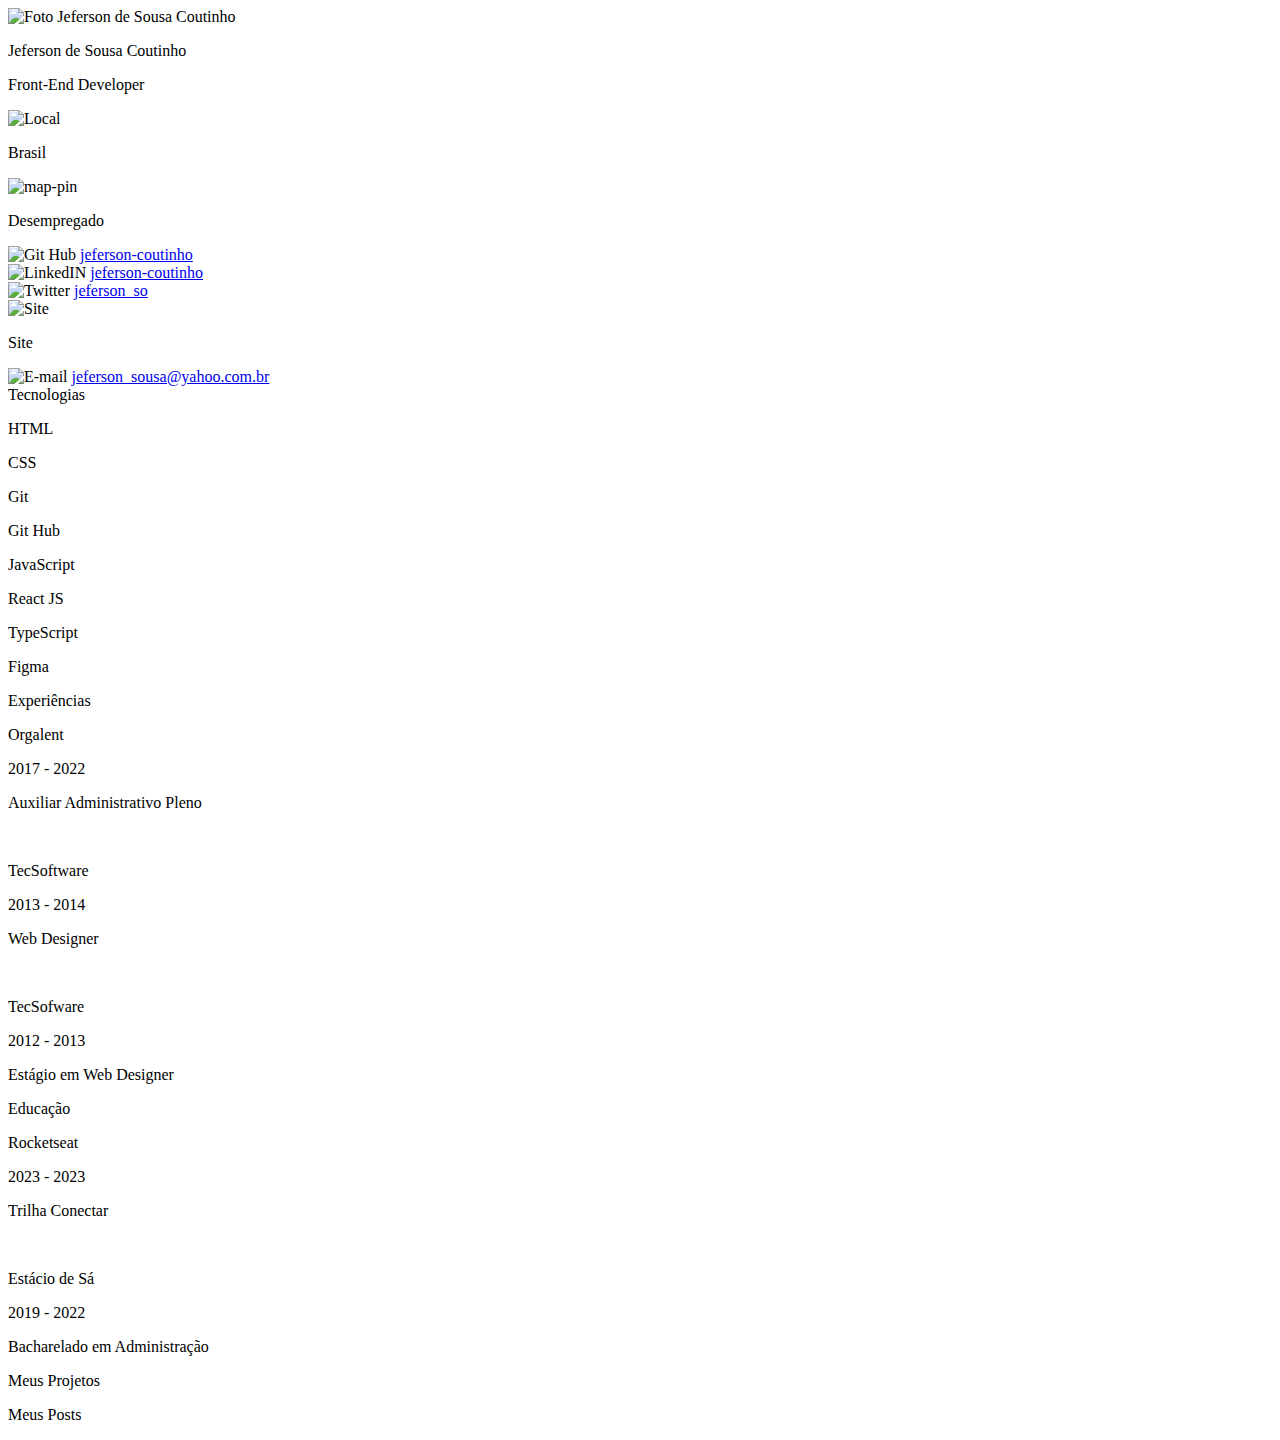
==== index.html @ 0e175471 "Rename curriculo/index.html to index.html" ====
<!DOCTYPE html>
	<html lang="pt-BR">
<head>
	<link rel="stylesheet" href="style1.css" >
	<link href="https://fonts.googleapis.com/css2?family=Merriweather+Sans:wght@400;500;700&display=swap" rel="stylesheet">
</head>
	<body>
		<section id="info">
		
			<div id="profile">
			
				<div class="center" >
					<img src="foto.png" alt="Foto Jeferson de Sousa Coutinho" >
				</div>	
				
				<p>Jeferson de Sousa Coutinho</p>
				
				<p>Front-End Developer</p>
				
			</div>
			
			<div id="links">
			
				<div class="box" >
					<img src="assets/map-pin.svg" alt="Local" >
					<p>Brasil</p>
				</div>
				<div class="box" >
					<img src="assets/briefcase.svg" alt="map-pin" >
					<p>Desempregado</p>
				</div>
				
				<div class="box" >
					<img src="assets/github.svg" alt="Git Hub" >
					<a href="https://github.com/jeferson-coutinho" target="_blank" >jeferson-coutinho</a>
				</div>
				
				<div class="box" >
					<img src="assets/linkedin.svg" alt="LinkedIN" >
					<a href="https://www.linkedin.com/in/jeferson-coutinho/" target="_blank">jeferson-coutinho</a>
				</div>
				
				<div class="box" >
					<img src="assets/twitter.svg" alt="Twitter" >
					<a href="https://twitter.com/jeferson_so" >jeferson_so</a>
				</div>
				
				<div class="box" >
					<img src="assets/globe.svg" alt="Site" >
					<p>Site</p>
				</div>
				
				<div class="box" >
					<img src="assets/mail.svg" alt="E-mail" >
					<a href="mailto:jeferson_sousa@yahoo.com.br">jeferson_sousa@yahoo.com.br</a>
				</div>
				
			</div>
			
			<div id="tech">
			
				<div id="title">
					Tecnologias
				</div>
				
				<div id="techs">
				
					<div id="card">
						<p>HTML</p>
					</div>	
					
					<div id="card">
						<p>CSS</p>
					</div>
					
					<div id="card">
						<p>Git</p>
					</div>
					
					<div id="card">
						<p>Git Hub</p>
					</div>
					
					<div id="card">
						<p>JavaScript</p>
					</div>
					
					<div id="card">						
						<p>React JS</p>
					</div>
					
					<div id="card">						
						<p>TypeScript</p>
					</div>
					
					<div id="card">						
						<p>Figma</p>
					</div>
					
				</div>
				
			</div>
			
			<div id="exp">
			
				<div id="title">
					Experiências
				</div>
				
				<div id="list">
					<div>
						<p>Orgalent</p>
						<p>2017 - 2022</p>
						<p>Auxiliar Administrativo Pleno</p>
					</div>
</br>
					<div>
						<p>TecSoftware</p>
						<p>2013 - 2014</p>
						<p>Web Designer</p>
					</div>
</br>
					<div>
						<p>TecSofware</p>
						<p>2012 - 2013</p>
						<p>Estágio em Web Designer</p>
					</div>
				</div>
			</div>
			
			<div id="student">
			
				<div id="title">
					Educação
				</div>
				
				<div id="list" >
				
					<div>
						<p>Rocketseat</p>
						<p>2023 - 2023</p>
						<p>Trilha Conectar</p>
					</div>
</br>					
					<div>
						<p>Estácio de Sá</p>
						<p>2019 - 2022</p>
						<p>Bacharelado em Administração</p>
					</div>

				</div>
			</div>
		</section>
		<section id="main">
			<div id="my-projects">
				<p>
					Meus Projetos
				</p>
			</div>
			<div id="project-card-1">
			</div>
			<div id="project-card-2">
			</div>
			<div id="my-posts">
				<p>
					Meus Posts
				</p>
			</div>
			<div id="posts"></div>
		</section>
	</body>
</html>
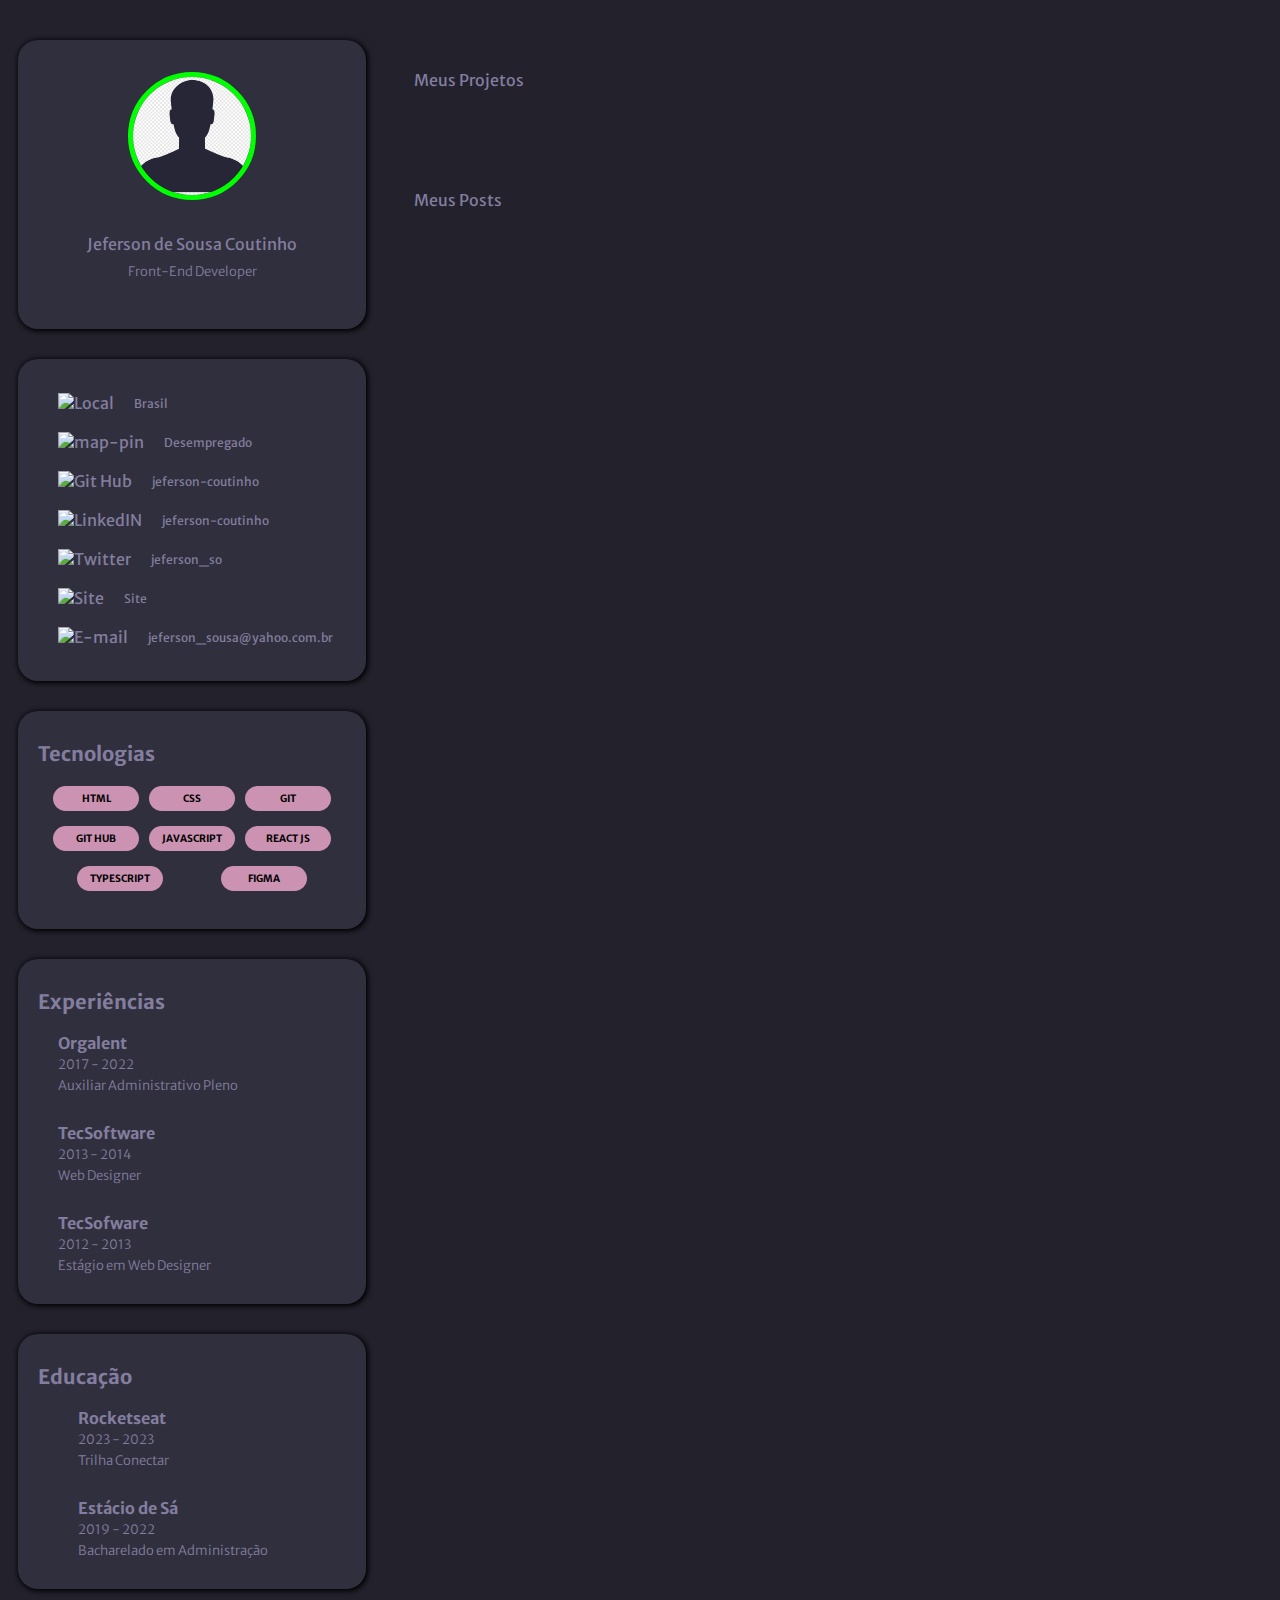
==== commit 81104717: "Update index.html" ====
--- a/index.html
+++ b/index.html
@@ -1,7 +1,7 @@
 <!DOCTYPE html>
 	<html lang="pt-BR">
 <head>
-	<link rel="stylesheet" href="style1.css" >
+	<link rel="stylesheet" href="style.css" >
 	<link href="https://fonts.googleapis.com/css2?family=Merriweather+Sans:wght@400;500;700&display=swap" rel="stylesheet">
 </head>
 	<body>
--- a/style.css
+++ b/style.css
@@ -0,0 +1,190 @@
+:root{
+	--body-bg-color: #22212C;
+	--text-color: #837E9F;
+	--bg-cards: #302F3D;
+	--bg-techs: #CB92B1;
+	font-family: bold, Merriweather Sans;
+}
+
+* {
+	box-sizing: border-box;
+	margin: 0;
+	padding: 0;
+}
+
+body {
+	background-color: var(--body-bg-color);
+	color: var(--text-color);
+	display: flex;
+	justify-content: center;
+}
+
+section#info {
+	display: flex;
+	flex: 1 30%;
+	flex-flow: wrap;
+	justify-content: space-between;
+}
+
+#profile, #links, #tech, #exp, #student {
+	background-color: var(--bg-cards);
+	border-radius: 20px;
+	box-shadow: 1px 1px 5px 0.1px #000;
+	margin: 15px auto;
+	text-align: center;
+	width: 348px;
+}
+
+#profile {
+	margin: 40px auto 15px;
+}
+
+#profile div {
+	padding: 32px 0 30px;
+}
+
+#profile img {
+	border-radius: 50%;
+	border: 5px solid #00ff00;
+	height: 128px;
+}
+
+#profile p:last-of-type {
+	font-size: 13px;
+	font-style: normal;
+	font-weight: 300;
+	line-height: 16px;
+	margin: 10px 0 49px;
+} 
+
+.center {
+	text-align: center;
+}
+
+#links .box {
+	align-items: center;
+	display: flex;
+	margin: 19px 0;
+	padding-left: 40px;
+	text-align: left;
+}
+
+#links p {
+	font-weight: 400;
+	font-size: 12px;
+	line-height: 15px;
+	padding-left: 20px;
+}
+
+#links a {
+	color: var(--text-color);
+	font-weight: 400;
+	font-size: 12px;
+	line-height: 15px;
+	padding-left: 20px;
+	text-decoration: none;
+}
+
+#links a:hover {
+	font-size: 13px;
+	transition: font-size 1s ease 0.1ms;
+}
+
+#links a:visited {
+	font-weight: 400;
+	font-size: 12px;
+	line-height: 15px;
+	padding-left: 20px;
+}
+
+#links .box:first-of-type {
+	margin-top: 34px;
+}
+
+#links .box:last-of-type {
+	margin-bottom: 34px;
+}
+
+#title {
+	font-style: normal;
+	font-size: 20px;
+	font-weight: 700;
+	line-height: 25px;
+	padding: 30px 0 0 20px;
+	text-align: left;
+}
+
+#tech div#techs {
+	display: flex;
+	flex-flow: wrap;
+	justify-content: space-around;
+	margin: 12.5px 30px 30px;
+}
+
+#tech div#techs #card {
+	align-items: center;
+	background-color: var(--bg-techs);
+	border-radius: 30px;
+	margin: 7.5px 0;
+	width: 86px;
+}
+
+#tech div#techs p {
+	color: #000;
+	font-size: 10px;
+	font-weight: 700;
+	line-height: 13px;
+	padding: 6px 0;
+	text-align: center;
+	text-transform: uppercase;
+} 
+
+#student p {
+	font-style: normal;
+	font-size: 14px;
+	font-weight: 300;	
+	line-height: 18px;
+	padding-left: 20px;
+}
+
+#student p:first-of-type {
+	font-weight: 700;
+}
+
+#list {
+	margin: 20px 20px 30px 40px;
+}
+
+#list p {
+	font-size: 13px;	
+	font-style: normal;
+	font-weight: 300;
+	line-height: 16px;
+	margin: 5px 0;
+	text-align: left;	
+}
+
+#list p:first-of-type {
+	font-size: 16px;
+	font-style: normal;
+	font-weight: 700;
+	line-height: 18px;
+}
+
+#my-projects p, #my-posts p {
+	font-weight: 400;
+	padding: 30px;
+	margin: 0;
+}
+
+section#main {
+	flex: 1 70%;
+}
+
+#main div {
+	border-radius: 20px;
+}
+
+#main div:first-of-type {
+	margin: 40px 0px;
+}
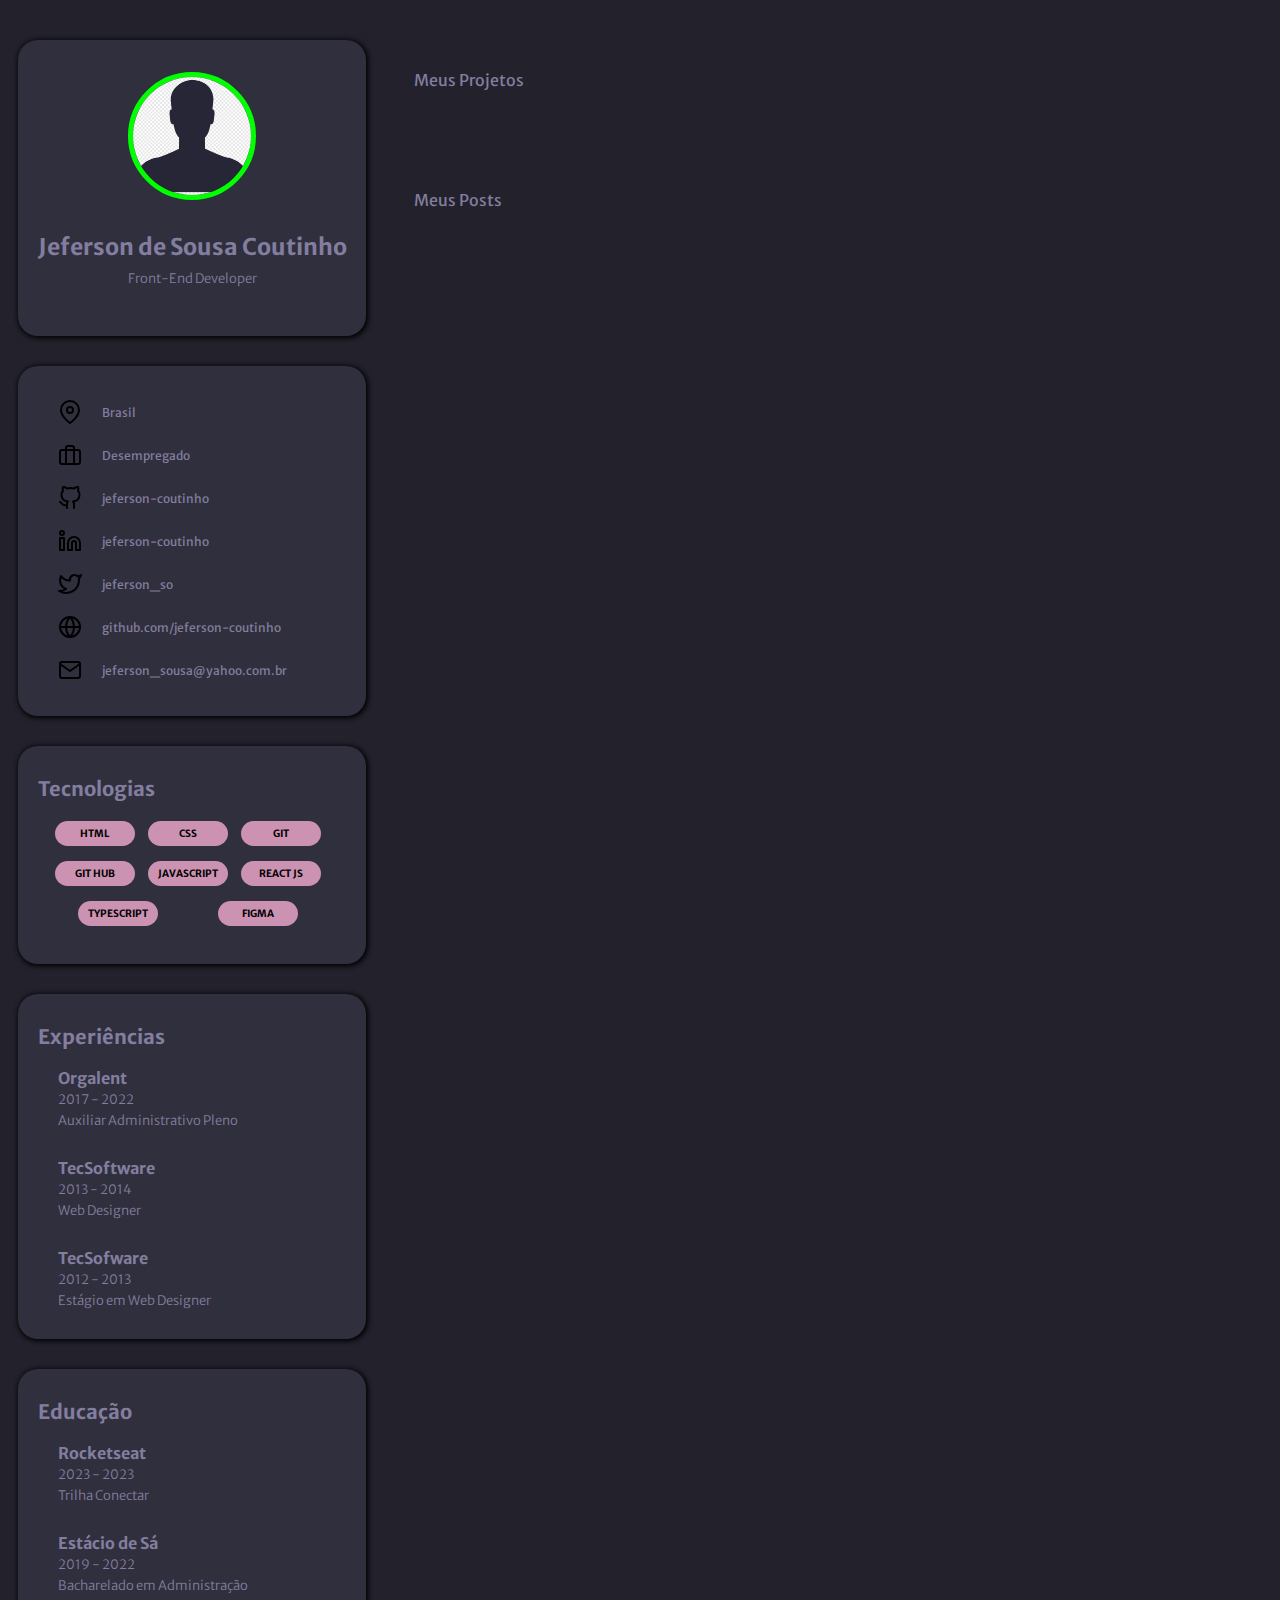
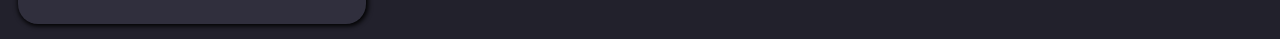
==== commit c27a3129: "Add files via upload" ====
--- a/index.html
+++ b/index.html
@@ -1,172 +1,136 @@
 <!DOCTYPE html>
-	<html lang="pt-BR">
+<html lang="pt-BR">
 <head>
-	<link rel="stylesheet" href="style.css" >
-	<link href="https://fonts.googleapis.com/css2?family=Merriweather+Sans:wght@400;500;700&display=swap" rel="stylesheet">
+	<link rel="stylesheet" href="style.css">
+	<link href="https://fonts.googleapis.com/css2?family=Merriweather+Sans:wght@400;500;700&display=swap"
+		rel="stylesheet">
 </head>
-	<body>
-		<section id="info">
-		
-			<div id="profile">
-			
-				<div class="center" >
-					<img src="foto.png" alt="Foto Jeferson de Sousa Coutinho" >
-				</div>	
-				
-				<p>Jeferson de Sousa Coutinho</p>
-				
-				<p>Front-End Developer</p>
-				
+<body>
+	<section id="info">
+		<div id="profile">
+			<div class="center">
+				<img src="foto.png" alt="Foto Jeferson de Sousa Coutinho">
 			</div>
-			
-			<div id="links">
-			
-				<div class="box" >
-					<img src="assets/map-pin.svg" alt="Local" >
-					<p>Brasil</p>
+			<p>Jeferson de Sousa Coutinho</p>
+			<p>Front-End Developer</p>
+		</div>
+		<div id="links">
+			<div class="box">
+				<img src="assets/map-pin.svg" alt="Local">
+				<p>Brasil</p>
+			</div>
+			<div class="box">
+				<img src="assets/briefcase.svg" alt="map-pin">
+				<p>Desempregado</p>
+			</div>
+			<div class="box">
+				<img src="assets/github.svg" alt="Git Hub">
+				<a href="https://github.com/jeferson-coutinho" target="_blank">jeferson-coutinho</a>
+			</div>
+			<div class="box">
+				<img src="assets/linkedin.svg" alt="LinkedIN">
+				<a href="https://www.linkedin.com/in/jeferson-coutinho/" target="_blank">jeferson-coutinho</a>
+			</div>
+			<div class="box">
+				<img src="assets/twitter.svg" alt="Twitter">
+				<a href="https://twitter.com/jeferson_so">jeferson_so</a>
+			</div>
+			<div class="box">
+				<img src="assets/globe.svg" alt="Site">
+				<a href="https://github.com/jeferson-coutinho">github.com/jeferson-coutinho</a>
+			</div>
+			<div class="box">
+				<img src="assets/mail.svg" alt="E-mail">
+				<a href="mailto:jeferson_sousa@yahoo.com.br">jeferson_sousa@yahoo.com.br</a>
+			</div>
+		</div>
+		<div id="tech">
+			<div id="title">
+				Tecnologias
+			</div>
+			<div id="techs">
+				<div id="card">
+					<p>HTML</p>
 				</div>
-				<div class="box" >
-					<img src="assets/briefcase.svg" alt="map-pin" >
-					<p>Desempregado</p>
+				<div id="card">
+					<p>CSS</p>
 				</div>
-				
-				<div class="box" >
-					<img src="assets/github.svg" alt="Git Hub" >
-					<a href="https://github.com/jeferson-coutinho" target="_blank" >jeferson-coutinho</a>
+				<div id="card">
+					<p>Git</p>
 				</div>
-				
-				<div class="box" >
-					<img src="assets/linkedin.svg" alt="LinkedIN" >
-					<a href="https://www.linkedin.com/in/jeferson-coutinho/" target="_blank">jeferson-coutinho</a>
+				<div id="card">
+					<p>Git Hub</p>
 				</div>
-				
-				<div class="box" >
-					<img src="assets/twitter.svg" alt="Twitter" >
-					<a href="https://twitter.com/jeferson_so" >jeferson_so</a>
+				<div id="card">
+					<p>JavaScript</p>
 				</div>
-				
-				<div class="box" >
-					<img src="assets/globe.svg" alt="Site" >
-					<p>Site</p>
+				<div id="card">
+					<p>React JS</p>
 				</div>
-				
-				<div class="box" >
-					<img src="assets/mail.svg" alt="E-mail" >
-					<a href="mailto:jeferson_sousa@yahoo.com.br">jeferson_sousa@yahoo.com.br</a>
+				<div id="card">
+					<p>TypeScript</p>
 				</div>
-				
-			</div>
-			
-			<div id="tech">
-			
-				<div id="title">
-					Tecnologias
-				</div>
-				
-				<div id="techs">
-				
-					<div id="card">
-						<p>HTML</p>
-					</div>	
-					
-					<div id="card">
-						<p>CSS</p>
-					</div>
-					
-					<div id="card">
-						<p>Git</p>
-					</div>
-					
-					<div id="card">
-						<p>Git Hub</p>
-					</div>
-					
-					<div id="card">
-						<p>JavaScript</p>
-					</div>
-					
-					<div id="card">						
-						<p>React JS</p>
-					</div>
-					
-					<div id="card">						
-						<p>TypeScript</p>
-					</div>
-					
-					<div id="card">						
-						<p>Figma</p>
-					</div>
-					
-				</div>
-				
-			</div>
-			
-			<div id="exp">
-			
-				<div id="title">
-					Experiências
-				</div>
-				
-				<div id="list">
-					<div>
-						<p>Orgalent</p>
-						<p>2017 - 2022</p>
-						<p>Auxiliar Administrativo Pleno</p>
-					</div>
-</br>
-					<div>
-						<p>TecSoftware</p>
-						<p>2013 - 2014</p>
-						<p>Web Designer</p>
-					</div>
-</br>
-					<div>
-						<p>TecSofware</p>
-						<p>2012 - 2013</p>
-						<p>Estágio em Web Designer</p>
-					</div>
+				<div id="card">
+					<p>Figma</p>
 				</div>
 			</div>
-			
-			<div id="student">
-			
-				<div id="title">
-					Educação
+		</div>
+		<div id="exp">
+			<div id="title">
+				Experiências
+			</div>
+			<div id="list">
+				<div>
+					<p>Orgalent</p>
+					<p>2017 - 2022</p>
+					<p>Auxiliar Administrativo Pleno</p>
 				</div>
-				
-				<div id="list" >
-				
-					<div>
-						<p>Rocketseat</p>
-						<p>2023 - 2023</p>
-						<p>Trilha Conectar</p>
-					</div>
-</br>					
-					<div>
-						<p>Estácio de Sá</p>
-						<p>2019 - 2022</p>
-						<p>Bacharelado em Administração</p>
-					</div>
-
+				</br>
+				<div>
+					<p>TecSoftware</p>
+					<p>2013 - 2014</p>
+					<p>Web Designer</p>
+				</div>
+				</br>
+				<div>
+					<p>TecSofware</p>
+					<p>2012 - 2013</p>
+					<p>Estágio em Web Designer</p>
 				</div>
 			</div>
-		</section>
-		<section id="main">
-			<div id="my-projects">
-				<p>
-					Meus Projetos
-				</p>
+		</div>
+		<div id="student">
+			<div id="title">
+				Educação
 			</div>
-			<div id="project-card-1">
+			<div id="list">
+				<div>
+					<p>Rocketseat</p>
+					<p>2023 - 2023</p>
+					<p>Trilha Conectar</p>
+				</div>
+				</br>
+				<div>
+					<p>Estácio de Sá</p>
+					<p>2019 - 2022</p>
+					<p>Bacharelado em Administração</p>
+				</div>
 			</div>
-			<div id="project-card-2">
-			</div>
-			<div id="my-posts">
-				<p>
-					Meus Posts
-				</p>
-			</div>
-			<div id="posts"></div>
-		</section>
-	</body>
-</html>
+		</div>
+	</section>
+	<section id="main">
+		<div id="my-projects">
+			<p>Meus Projetos</p>
+		</div>
+		<div id="project-card-1">
+		</div>
+		<div id="project-card-2">
+		</div>
+		<div id="my-posts">
+			<p>Meus Posts</p>
+		</div>
+		<div id="posts"></div>
+	</section>
+</body>
+
+</html>--- a/style.css
+++ b/style.css
@@ -1,4 +1,4 @@
-:root{
+:root {
 	--body-bg-color: #22212C;
 	--text-color: #837E9F;
 	--bg-cards: #302F3D;
@@ -16,31 +16,65 @@
 	background-color: var(--body-bg-color);
 	color: var(--text-color);
 	display: flex;
-	justify-content: center;
-}
-
-section#info {
-	display: flex;
-	flex: 1 30%;
+	flex-flow: wrap;
+}
+
+#info {
+	display: flex;
 	flex-flow: wrap;
 	justify-content: space-between;
-}
-
-#profile, #links, #tech, #exp, #student {
+	width: 30%;
+}
+
+#main {
+	width: 70%;
+}
+
+#profile,
+#links,
+#tech,
+#exp,
+#student {
 	background-color: var(--bg-cards);
 	border-radius: 20px;
 	box-shadow: 1px 1px 5px 0.1px #000;
 	margin: 15px auto;
-	text-align: center;
-	width: 348px;
+	min-width: 348px;
 }
 
 #profile {
 	margin: 40px auto 15px;
+	text-align: center;
+}
+
+/* Estilos para telas menores */
+@media screen and (max-width: 1240px) {
+
+	#info,
+	#main {
+		width: 100%;
+	}
+}
+
+/* Estilos para telas menores */
+@media (min-width: 712px) and (max-width: 960px){
+
+	#profile,
+	#links,
+	#tech,
+	#exp,
+	#student {
+		background-color: var(--bg-cards);
+		border-radius: 20px;
+		box-shadow: 1px 1px 5px 0.1px #000;
+		margin: 15px 25%;
+		min-width: 348px;
+	}
+
 }
 
 #profile div {
-	padding: 32px 0 30px;
+	padding: 32px 0 28px;
 }
 
 #profile img {
@@ -49,13 +83,20 @@
 	height: 128px;
 }
 
+#profile p {
+	font-size: 23px;
+	font-style: normal;
+	font-weight: 700;
+	line-height: 29px;
+	margin: 0 10px;
+}
+
 #profile p:last-of-type {
 	font-size: 13px;
-	font-style: normal;
 	font-weight: 300;
 	line-height: 16px;
 	margin: 10px 0 49px;
-} 
+}
 
 .center {
 	text-align: center;
@@ -119,14 +160,16 @@
 	flex-flow: wrap;
 	justify-content: space-around;
 	margin: 12.5px 30px 30px;
-}
-
-#tech div#techs #card {
+	max-width: 280px;
+}
+
+#card {
 	align-items: center;
 	background-color: var(--bg-techs);
 	border-radius: 30px;
 	margin: 7.5px 0;
-	width: 86px;
+	max-width: 86px;
+	min-width: 80px;
 }
 
 #tech div#techs p {
@@ -137,14 +180,13 @@
 	padding: 6px 0;
 	text-align: center;
 	text-transform: uppercase;
-} 
+}
 
 #student p {
 	font-style: normal;
 	font-size: 14px;
-	font-weight: 300;	
+	font-weight: 300;
 	line-height: 18px;
-	padding-left: 20px;
 }
 
 #student p:first-of-type {
@@ -156,12 +198,12 @@
 }
 
 #list p {
-	font-size: 13px;	
+	font-size: 13px;
 	font-style: normal;
 	font-weight: 300;
 	line-height: 16px;
 	margin: 5px 0;
-	text-align: left;	
+	text-align: left;
 }
 
 #list p:first-of-type {
@@ -171,20 +213,17 @@
 	line-height: 18px;
 }
 
-#my-projects p, #my-posts p {
+#my-projects p,
+#my-posts p {
 	font-weight: 400;
 	padding: 30px;
 	margin: 0;
 }
 
-section#main {
-	flex: 1 70%;
-}
-
 #main div {
 	border-radius: 20px;
 }
 
 #main div:first-of-type {
 	margin: 40px 0px;
-}
+}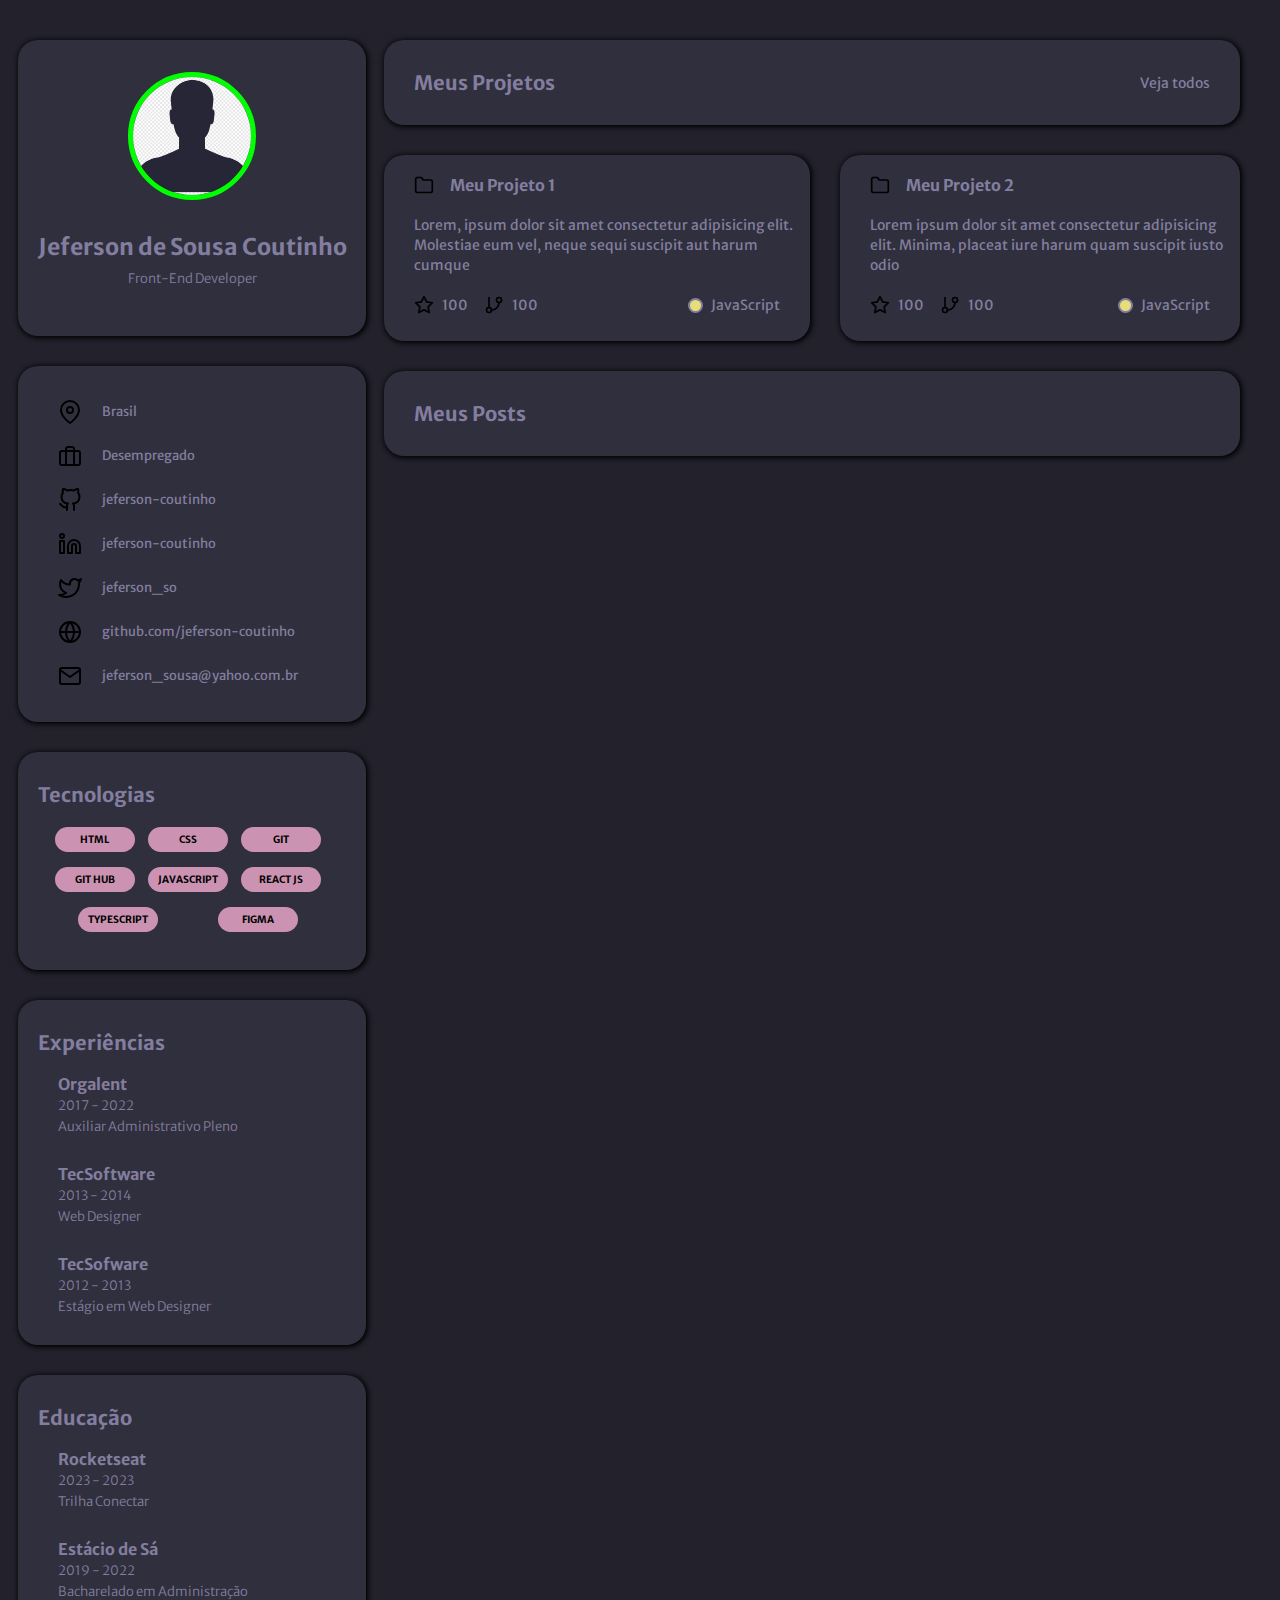
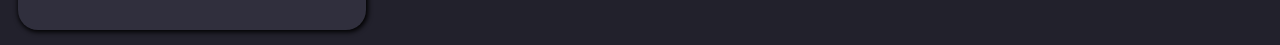
==== commit 611fee9b: "Add files via upload" ====
--- a/index.html
+++ b/index.html
@@ -1,20 +1,22 @@
 <!DOCTYPE html>
 <html lang="pt-BR">
+
 <head>
 	<link rel="stylesheet" href="style.css">
 	<link href="https://fonts.googleapis.com/css2?family=Merriweather+Sans:wght@400;500;700&display=swap"
 		rel="stylesheet">
 </head>
-<body>
-	<section id="info">
-		<div id="profile">
-			<div class="center">
+
+<body class="flex">
+	<section id="info" class="flex">
+		<div id="profile" class="card">
+			<div>
 				<img src="foto.png" alt="Foto Jeferson de Sousa Coutinho">
 			</div>
 			<p>Jeferson de Sousa Coutinho</p>
 			<p>Front-End Developer</p>
 		</div>
-		<div id="links">
+		<div id="links" class="card">
 			<div class="box">
 				<img src="assets/map-pin.svg" alt="Local">
 				<p>Brasil</p>
@@ -44,11 +46,11 @@
 				<a href="mailto:jeferson_sousa@yahoo.com.br">jeferson_sousa@yahoo.com.br</a>
 			</div>
 		</div>
-		<div id="tech">
+		<div id="tech" class="card">
 			<div id="title">
 				Tecnologias
 			</div>
-			<div id="techs">
+			<div id="techs" class="flex">
 				<div id="card">
 					<p>HTML</p>
 				</div>
@@ -75,7 +77,7 @@
 				</div>
 			</div>
 		</div>
-		<div id="exp">
+		<div id="exp" class="card">
 			<div id="title">
 				Experiências
 			</div>
@@ -99,7 +101,7 @@
 				</div>
 			</div>
 		</div>
-		<div id="student">
+		<div id="student" class="card">
 			<div id="title">
 				Educação
 			</div>
@@ -119,15 +121,61 @@
 		</div>
 	</section>
 	<section id="main">
-		<div id="my-projects">
-			<p>Meus Projetos</p>
+		<div id="my-projects" class="card flex">
+			<h2>Meus Projetos</h2>
+			<a href="#">Veja todos</a>
 		</div>
-		<div id="project-card-1">
+		<div id="projects-cards">
+			<div class="card projetc-card">
+				<div class="box">
+					<img src="assets/folder.svg" alt="Pasta">
+					<h3>Meu Projeto 1</h3>
+				</div>
+				<p>
+					Lorem, ipsum dolor sit amet consectetur adipisicing elit. Molestiae eum vel, neque sequi suscipit
+					aut
+					harum cumque
+				</p>
+				<div class="flex footer-card">
+					<div class="flex">
+						<img src="assets/star.svg" alt="Estrela">
+						<p>100</p>
+						<img src="assets/git-branch.svg" alt="Alfinete">
+						<p>100</p>
+					</div>
+					<div class="flex th">
+						<div>
+						</div>
+						<p>JavaScript</p>
+					</div>
+				</div>
+			</div>
+			<div class="card projetc-card">
+				<div class="box">
+					<img src="assets/folder.svg" alt="Site">
+					<h3>Meu Projeto 2</h3>
+				</div>
+				<p>
+					Lorem ipsum dolor sit amet consectetur adipisicing elit. Minima, placeat iure harum quam suscipit
+					iusto odio
+				</p>
+				<div class="flex footer-card">
+					<div class="flex">
+						<img src="assets/star.svg" alt="Estrela">
+						<p>100</p>
+						<img src="assets/git-branch.svg" alt="Alfinete">
+						<p>100</p>
+					</div>
+					<div class="flex th">
+						<div>
+						</div>
+						<p>JavaScript</p>
+					</div>
+				</div>
+			</div>
 		</div>
-		<div id="project-card-2">
-		</div>
-		<div id="my-posts">
-			<p>Meus Posts</p>
+		<div id="my-posts" class="card flex">
+			<h2>Meus Posts</h2>
 		</div>
 		<div id="posts"></div>
 	</section>
--- a/style.css
+++ b/style.css
@@ -3,7 +3,7 @@
 	--text-color: #837E9F;
 	--bg-cards: #302F3D;
 	--bg-techs: #CB92B1;
-	font-family: bold, Merriweather Sans;
+	font-family: Merriweather Sans, sans-serif;
 }
 
 * {
@@ -15,14 +15,26 @@
 body {
 	background-color: var(--body-bg-color);
 	color: var(--text-color);
+}
+
+a {
+	color: var(--text-color);
+	text-decoration: none;
+}
+
+.flex {
 	display: flex;
 	flex-flow: wrap;
 }
 
+.card {
+	background-color: var(--bg-cards);
+	border-radius: 20px;
+	box-shadow: 1px 1px 5px 0.1px #000;
+}
+
 #info {
-	display: flex;
-	flex-flow: wrap;
-	justify-content: space-between;
+	justify-content: space-around;
 	width: 30%;
 }
 
@@ -35,9 +47,6 @@
 #tech,
 #exp,
 #student {
-	background-color: var(--bg-cards);
-	border-radius: 20px;
-	box-shadow: 1px 1px 5px 0.1px #000;
 	margin: 15px auto;
 	min-width: 348px;
 }
@@ -47,183 +56,257 @@
 	text-align: center;
 }
 
+#profile div {
+	padding: 32px 0 28px;
+}
+
+#profile img {
+	border-radius: 50%;
+	border: 5px solid #00ff00;
+	height: 128px;
+}
+
+#profile p {
+	font-size: 23px;
+	font-weight: 700;
+	line-height: 29px;
+	margin: 0 10px;
+}
+
+#profile p:last-of-type {
+	font-size: 13px;
+	font-weight: 300;
+	line-height: 16px;
+	margin: 10px 0 49px;
+}
+
+.box {
+	align-items: center;
+	display: flex;
+	margin: 20px 0;
+	padding-left: 40px;
+	text-align: left;
+}
+
+#links p,
+#links a,
+#links a:visited {
+	font-size: 13px;
+	line-height: 16px;
+	padding-left: 20px;
+}
+
+#links a:hover {
+	font-size: 14px;
+	transition: font-size 1s ease 0.1ms;
+}
+
+#links .box:first-of-type {
+	margin-top: 34px;
+}
+
+#links .box:last-of-type {
+	margin-bottom: 34px;
+}
+
+#title {
+	font-size: 20px;
+	font-weight: 700;
+	line-height: 25px;
+	padding: 30px 0 0 20px;
+	text-align: left;
+}
+
+#tech div#techs {
+	justify-content: space-around;
+	margin: 12.5px 30px 30px;
+	max-width: 280px;
+}
+
+#card {
+	background-color: var(--bg-techs);
+	border-radius: 30px;
+	margin: 7.5px 0;
+	max-width: 86px;
+	min-width: 80px;
+}
+
+#tech div#techs p {
+	/*Verificar style*/
+	color: #000;
+	font-size: 10px;
+	font-weight: 700;
+	line-height: 13px;
+	padding: 6px 0;
+	text-align: center;
+	text-transform: uppercase;
+}
+
+#student p {
+	font-size: 14px;
+	font-weight: 300;
+	line-height: 18px;
+}
+
+#student p:first-of-type {
+	font-weight: 700;
+}
+
+#list {
+	margin: 20px 20px 30px 40px;
+}
+
+#list p {
+	font-size: 13px;
+	font-weight: 300;
+	line-height: 16px;
+	margin: 5px 0;
+	text-align: left;
+}
+
+#list p:first-of-type {
+	font-size: 16px;
+	font-weight: 700;
+	line-height: 18px;
+}
+
+#my-projects {
+	margin: 40px 40px 30px 0;
+}
+
+#my-projects,
+#my-posts,
+#projects-cards {
+	align-items: center;
+	font-size: 14px;
+	justify-content: space-between;
+	line-height: 20px;
+	margin-right: 40px;
+	max-width: 952px;
+}
+
+#my-projects h2,
+#my-posts h2 {
+	font-size: 20px;
+	font-weight: 700;
+	line-height: 25px;
+	padding: 30px;
+}
+
+#my-projects a {
+	line-height: 18px;
+	padding-right: 30px;
+}
+
+#projects-cards {
+	display: flex;
+	justify-content: space-between;
+	gap: 30px;
+}
+
+.projetc-card {
+	line-height: 20px;
+	margin-bottom: 30px;
+	max-width: 460px;
+	max-height: 186px;
+}
+
+.projetc-card .box {
+	padding-left: 30px;
+}
+
+#projects-cards img {
+	width: 20px;
+}
+
+.projetc-card h3 {
+	font-size: 16px;
+	font-weight: 700;
+	padding: 0 0 0 16px;
+}
+
+.projetc-card > p {
+	padding: 0 10px 20px 30px;
+}
+
+.footer-card {
+	align-items: center;
+	justify-content: space-between;
+	padding: 0 30px 30px;
+}
+
+.footer-card p {
+	padding: 0 16px 0 8px;
+}
+
+.th div {
+	background-color: #E7DE79;
+	border: 2px solid #837E9F;
+	border-radius: 50%;
+	height: 15px;
+	margin-right: 8px;
+	margin-top: 2.5px;
+	width: 15px;
+}
+
+.footer-card .th p {
+	padding: 0;
+}
+
 /* Estilos para telas menores */
-@media screen and (max-width: 1240px) {
+@media (min-width: 946px) and (max-width: 1240px) {
 
 	#info,
 	#main {
 		width: 100%;
 	}
-}
-
-/* Estilos para telas menores */
-@media (min-width: 712px) and (max-width: 960px){
 
 	#profile,
 	#links,
 	#tech,
 	#exp,
 	#student {
-		background-color: var(--bg-cards);
-		border-radius: 20px;
-		box-shadow: 1px 1px 5px 0.1px #000;
+		margin: 40px auto 15px;
+	}
+
+	#my-projects,
+	#my-posts,
+	#projects-cards {
+		margin: 40px auto 30px;
+	}
+}
+
+@media (min-width: 712px) and (max-width: 946px) {
+
+	#profile,
+	#links,
+	#tech,
+	#exp,
+	#student {
 		margin: 15px 25%;
 		min-width: 348px;
 	}
 
-}
-
-#profile div {
-	padding: 32px 0 28px;
-}
-
-#profile img {
-	border-radius: 50%;
-	border: 5px solid #00ff00;
-	height: 128px;
-}
-
-#profile p {
-	font-size: 23px;
-	font-style: normal;
-	font-weight: 700;
-	line-height: 29px;
-	margin: 0 10px;
-}
-
-#profile p:last-of-type {
-	font-size: 13px;
-	font-weight: 300;
-	line-height: 16px;
-	margin: 10px 0 49px;
-}
-
-.center {
-	text-align: center;
-}
-
-#links .box {
-	align-items: center;
-	display: flex;
-	margin: 19px 0;
-	padding-left: 40px;
-	text-align: left;
-}
-
-#links p {
-	font-weight: 400;
-	font-size: 12px;
-	line-height: 15px;
-	padding-left: 20px;
-}
-
-#links a {
-	color: var(--text-color);
-	font-weight: 400;
-	font-size: 12px;
-	line-height: 15px;
-	padding-left: 20px;
-	text-decoration: none;
-}
-
-#links a:hover {
-	font-size: 13px;
-	transition: font-size 1s ease 0.1ms;
-}
-
-#links a:visited {
-	font-weight: 400;
-	font-size: 12px;
-	line-height: 15px;
-	padding-left: 20px;
-}
-
-#links .box:first-of-type {
-	margin-top: 34px;
-}
-
-#links .box:last-of-type {
-	margin-bottom: 34px;
-}
-
-#title {
-	font-style: normal;
-	font-size: 20px;
-	font-weight: 700;
-	line-height: 25px;
-	padding: 30px 0 0 20px;
-	text-align: left;
-}
-
-#tech div#techs {
-	display: flex;
-	flex-flow: wrap;
-	justify-content: space-around;
-	margin: 12.5px 30px 30px;
-	max-width: 280px;
-}
-
-#card {
-	align-items: center;
-	background-color: var(--bg-techs);
-	border-radius: 30px;
-	margin: 7.5px 0;
-	max-width: 86px;
-	min-width: 80px;
-}
-
-#tech div#techs p {
-	color: #000;
-	font-size: 10px;
-	font-weight: 700;
-	line-height: 13px;
-	padding: 6px 0;
-	text-align: center;
-	text-transform: uppercase;
-}
-
-#student p {
-	font-style: normal;
-	font-size: 14px;
-	font-weight: 300;
-	line-height: 18px;
-}
-
-#student p:first-of-type {
-	font-weight: 700;
-}
-
-#list {
-	margin: 20px 20px 30px 40px;
-}
-
-#list p {
-	font-size: 13px;
-	font-style: normal;
-	font-weight: 300;
-	line-height: 16px;
-	margin: 5px 0;
-	text-align: left;
-}
-
-#list p:first-of-type {
-	font-size: 16px;
-	font-style: normal;
-	font-weight: 700;
-	line-height: 18px;
-}
-
-#my-projects p,
-#my-posts p {
-	font-weight: 400;
-	padding: 30px;
-	margin: 0;
-}
-
-#main div {
-	border-radius: 20px;
-}
-
-#main div:first-of-type {
-	margin: 40px 0px;
+	#my-projects,
+	#my-posts,
+	#projects-cards {
+		margin: 40px 15px 30px;
+	}
+
+}
+
+@media (max-width: 712px) {
+
+	#my-projects,
+	#my-posts,
+	#projects-cards {
+		margin: 40px 15px 30px;
+	}
+
+	#projects-cards {
+		display: flex;
+		flex: wrap;
+		justify-content: space-between;
+		gap: 30px;
+	}
 }